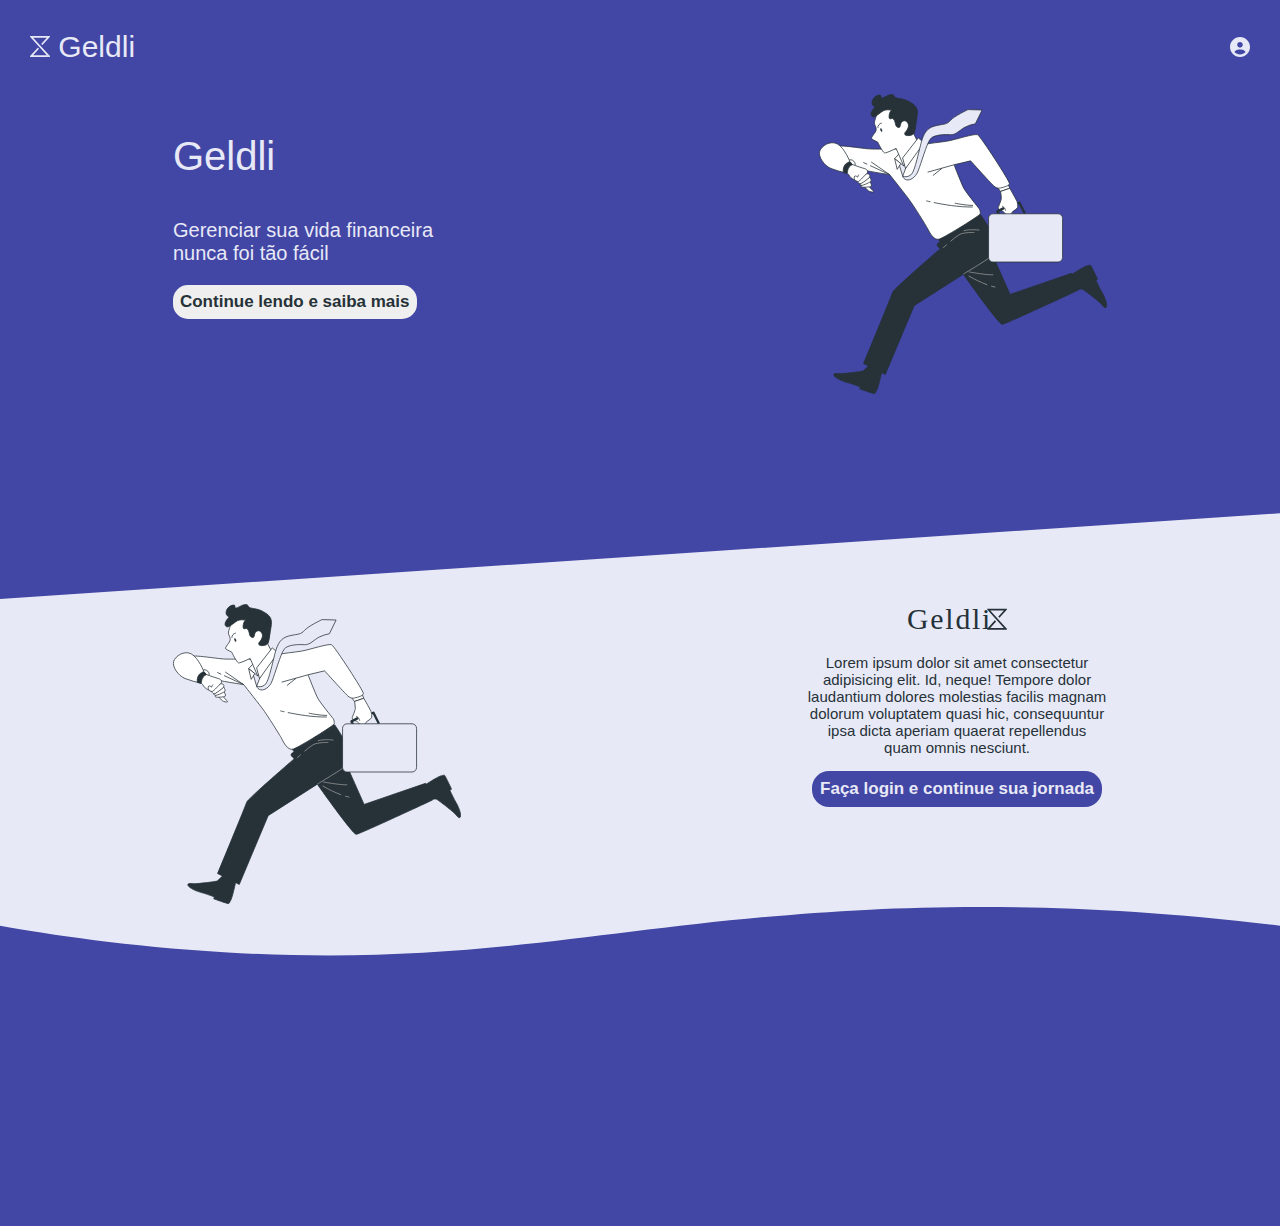
==== index.html @ 8375b26b "pagina principal quase pronto, só falta muita coisa" ====
<!DOCTYPE html>
<html lang="en">
<head>
    <meta charset="UTF-8">
    <meta name="viewport" content="width=device-width, initial-scale=1.0">
    <title>Geldli</title>
    <link rel="stylesheet" href="style.css">
</head>
<body>
    <header>
        <div>
            <img src="images/logos/logo-light.svg" alt="Geldli logo" class="logo">
            <span class="geldli">Geldli</span>
        </div>
    
        <img src="images/home/logo-home-user.svg" alt="Botão de Login do Usuário" class="logo">
    </header>

    <main>
        <div class="mainDiv" id="mainDivRoxo">
            <div class="boxItens">
                <p id="tituloMain" class="geldli">Geldli</p>
                <p>Gerenciar sua vida financeira nunca foi tão fácil</p>
                <button>Continue lendo e saiba mais</button>
            </div>
            <div clas="boxItens">
                <img src="images/home/img-home-right.svg" alt="Homem com maleta" height="300px">
            </div>
        </div>

        <img src="images/home/img-diagonal.svg" alt="">

        <div class="mainDiv" id="mainDivBranco">
            <div class="boxMain">
                <img src="images/home/img-home-right.svg" alt="Homem com maleta" height="300px">
            </div>
            <div class="boxItens">
                <img src="images/logos/logo-horizontal.svg" alt="Logo Geldli" width="100px">
                <p>Lorem ipsum dolor sit amet consectetur adipisicing elit. Id, neque! Tempore dolor laudantium dolores molestias facilis magnam dolorum voluptatem quasi hic, consequuntur ipsa dicta aperiam quaerat repellendus quam omnis nesciunt.</p>
                <button>Faça login e continue sua jornada</button>
            </div>
        </div>


    </main>

    <footer>
        <div>
            <img src="images/home/img-footer-wave.svg" alt="" id="waveFundo">
            <div class="footerContent">
                <img src="images/logos/logo-light.svg" alt="" width="90px">
                <p>gerenciar sua vida financeira nunca foi tão fácil</p>
            </div>
        </div>
    </footer>
       
</body>
</html>
---- style.css ----
:root{
    --roxo: #4246A4;
    --branco: #E8E9F7;
    --preto: #263238;
}

@import url('https://fonts.googleapis.com/css2?family=Noto+Sans:wght@400;500;600;700;800;900&display=swap');

@font-face {
    font-family: Coolvetica;
    src: url(fonts/coolvetica\ rg.otf);
}

body{
    margin: 0;
    padding: 0;
    font-family: 'Noto Sans', sans-serif;
    color: var(--branco);
    background-color: var(--branco);
}

header{
    display: flex;
    justify-content: space-between;
    text-align: center;
    background-color: var(--roxo);
    font-size: 30px;
    padding: 30px;
    
}

main{
    font-size: 20px;
    width: 100%;
    margin: 0;
}

.logo{
    width: 20px;
}

.mainDiv{
    width: 100%;
    
    display: flex;
    justify-content: space-around;
    
}

.geldli{
    font-family: Coolvetica, sans-serif;
}

#mainDivRoxo button{
    border: #E8E9F7 solid 0px;
    border-radius: 15px;
    font-weight: 900;
    font-size: 17px;
    padding: 7px;
    color: var(--preto);
}

#tituloMain{
    font-size: 40px;
}

.boxItens{
    height: 300px;
    width: 300px;
}

#mainDivRoxo{
    background-color: var(--roxo);
}

#mainDivBranco{
    background-color: var(--branco);
    color: var(--preto);
    font-size: 15px;
    text-align: center;
}

#mainDivBranco button{
    border: var(--roxo) solid 0px;
    background-color: var(--roxo);
    border-radius: 17px;
    font-weight: 900;
    font-size: 17px;
    padding: 8px;
    color: var(--branco);
}

#footerContent{
    position: absolute;
    z-index: 1;
}

#waveFundo{
    position: absolute;
    z-index: 0;
}
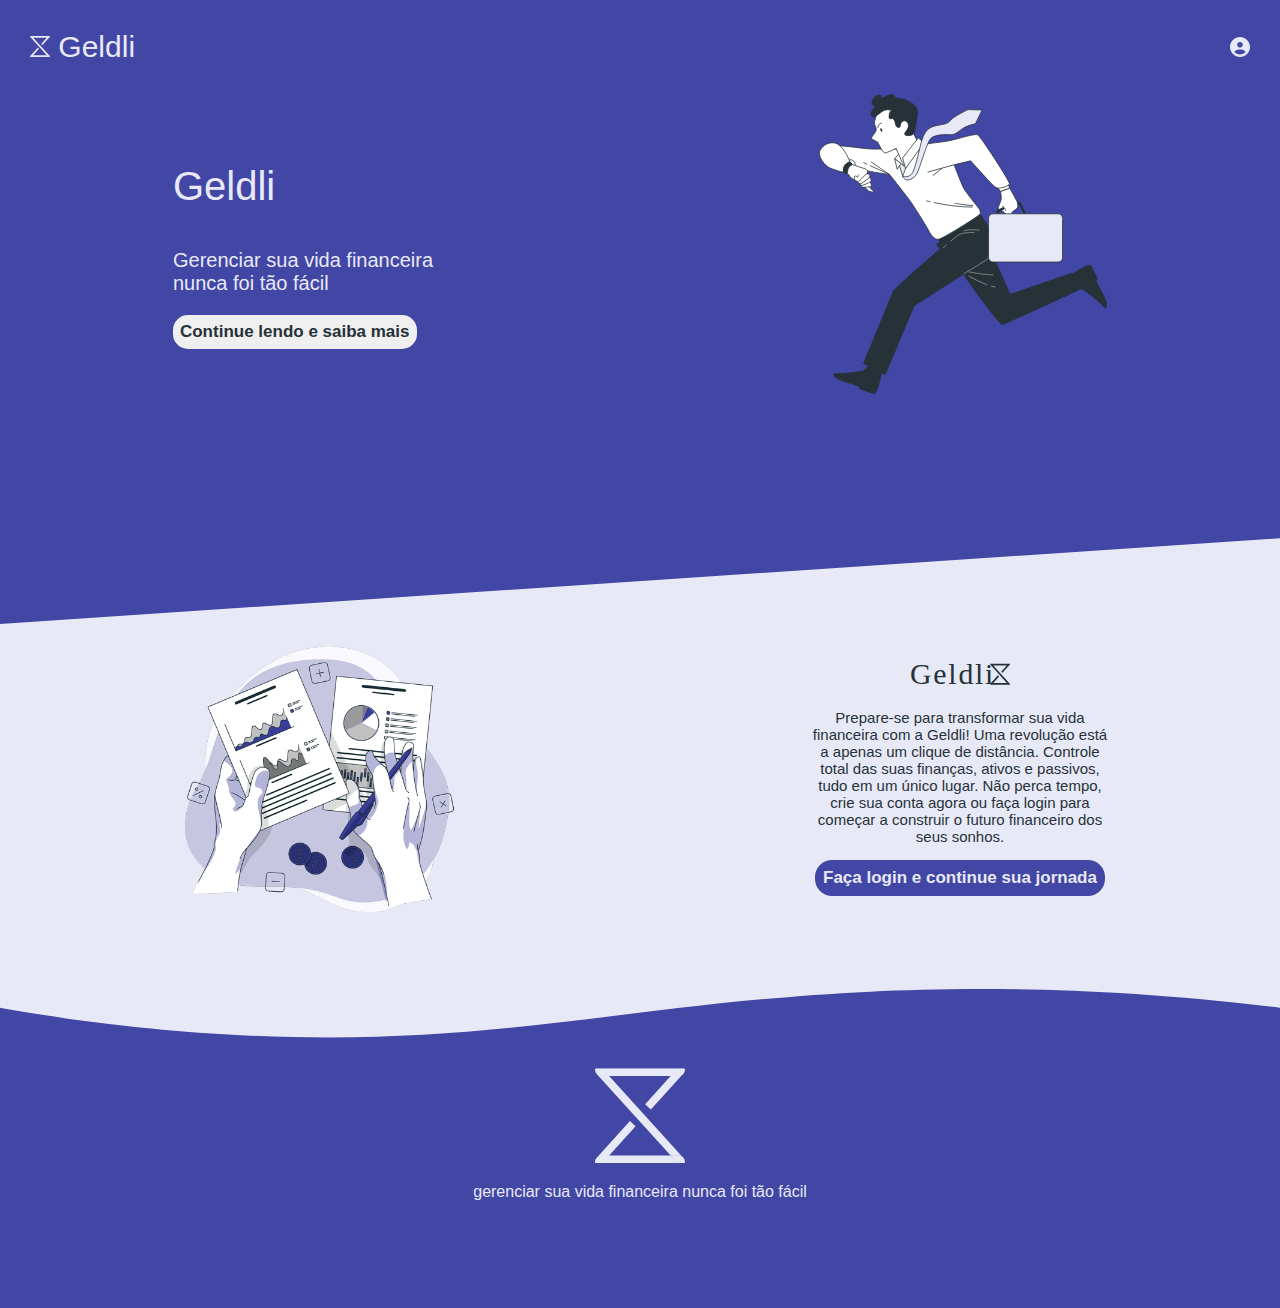
==== commit 37243b5c: "agora falta só adicionar links na primeira página" ====
--- a/index.html
+++ b/index.html
@@ -32,11 +32,11 @@
 
         <div class="mainDiv" id="mainDivBranco">
             <div class="boxMain">
-                <img src="images/home/img-home-right.svg" alt="Homem com maleta" height="300px">
+                <img src="images/home/img-home-left.png" alt="Homem com maleta" height="300px">
             </div>
             <div class="boxItens">
                 <img src="images/logos/logo-horizontal.svg" alt="Logo Geldli" width="100px">
-                <p>Lorem ipsum dolor sit amet consectetur adipisicing elit. Id, neque! Tempore dolor laudantium dolores molestias facilis magnam dolorum voluptatem quasi hic, consequuntur ipsa dicta aperiam quaerat repellendus quam omnis nesciunt.</p>
+                <p>Prepare-se para transformar sua vida financeira com a Geldli! Uma revolução está a apenas um clique de distância. Controle total das suas finanças, ativos e passivos, tudo em um único lugar. Não perca tempo, crie sua conta agora ou faça login para começar a construir o futuro financeiro dos seus sonhos.</p>
                 <button>Faça login e continue sua jornada</button>
             </div>
         </div>
@@ -45,13 +45,16 @@
     </main>
 
     <footer>
-        <div>
-            <img src="images/home/img-footer-wave.svg" alt="" id="waveFundo">
+        <div class="imageFooter">
+            <img src="images/home/img-footer-wave.svg" alt="" width="100%">
             <div class="footerContent">
                 <img src="images/logos/logo-light.svg" alt="" width="90px">
                 <p>gerenciar sua vida financeira nunca foi tão fácil</p>
             </div>
         </div>
+
+                
+        
     </footer>
        
 </body>
--- a/style.css
+++ b/style.css
@@ -52,6 +52,7 @@
 }
 
 #mainDivRoxo button{
+    padding-top: 30px;
     border: #E8E9F7 solid 0px;
     border-radius: 15px;
     font-weight: 900;
@@ -65,6 +66,7 @@
 }
 
 .boxItens{
+    margin-top: 30px;
     height: 300px;
     width: 300px;
 }
@@ -90,12 +92,42 @@
     color: var(--branco);
 }
 
-#footerContent{
+footer{
+    margin-top: 30px;
+    position: relative;
+}
+.imageFooter{
+    width: 100%;
+    justify-content: center;
+    display: flex;
+    text-align: center;
+    align-items: center;
+}
+
+.footerContent{
     position: absolute;
+    top: 50%;
+    left: 50%;
+    transform: translate(-50%, -50%);
+    width: 50%;
+    height: 50%; 
     z-index: 1;
 }
 
-#waveFundo{
-    position: absolute;
-    z-index: 0;
+
+@media screen and (max-width: 767px) {
+    .mainDiv{
+        display: flex;
+        flex-direction: column;
+        justify-content: center;
+        align-items: center;
+    }
+
+    .footerContent p{
+        display: none;
+    }
+
+    .footerContent img{
+        width: 50px;
+    }
 }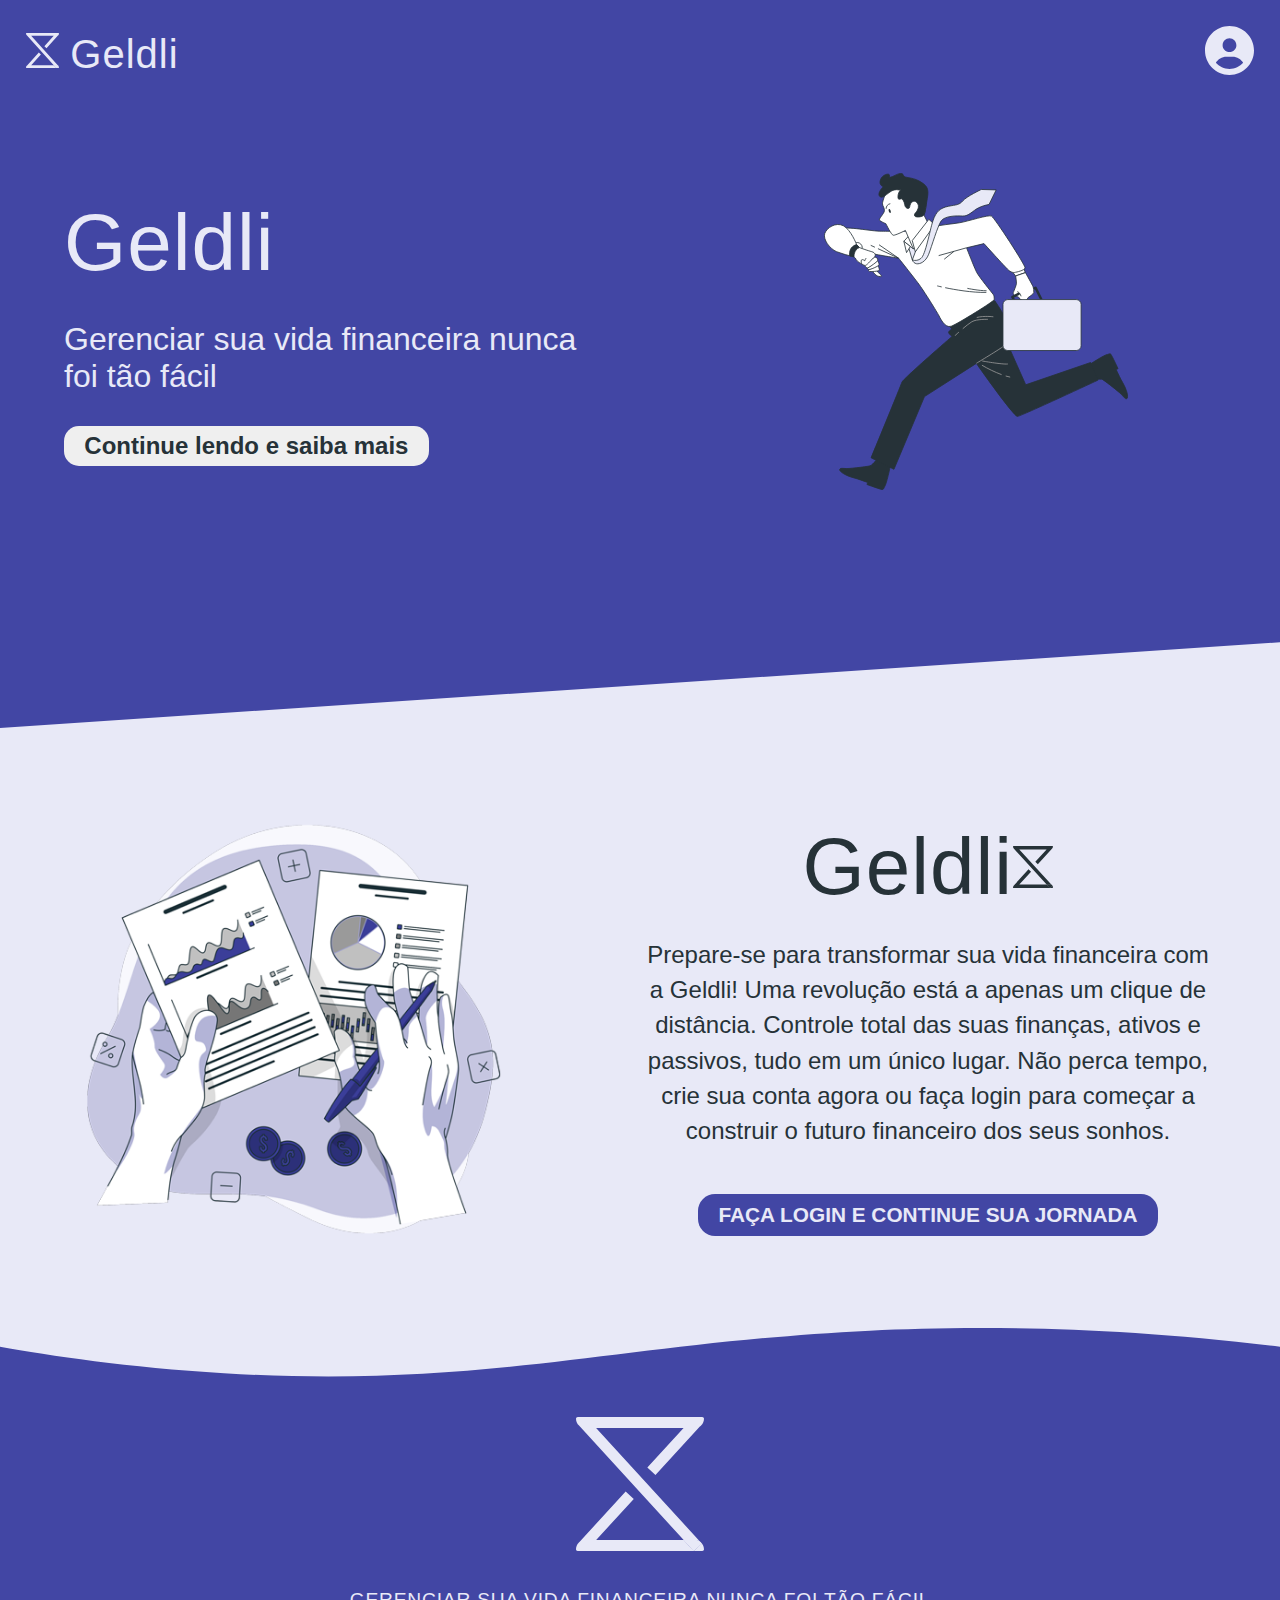
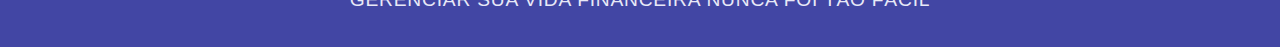
==== commit 31572d78: "termino da home" ====
--- a/index.html
+++ b/index.html
@@ -1,61 +1,55 @@
 <!DOCTYPE html>
-<html lang="en">
+<html lang="pt-br">
 <head>
     <meta charset="UTF-8">
     <meta name="viewport" content="width=device-width, initial-scale=1.0">
     <title>Geldli</title>
-    <link rel="stylesheet" href="style.css">
+    <link rel="stylesheet" href="styles/index.css">
 </head>
 <body>
     <header>
         <div>
-            <img src="images/logos/logo-light.svg" alt="Geldli logo" class="logo">
-            <span class="geldli">Geldli</span>
+            <img src="images/logos/logo-light.svg" alt="Geldli logo" id="logo">
+            <span id="logoHeader" class="geldli">Geldli</span>
         </div>
     
-        <img src="images/home/logo-home-user.svg" alt="Botão de Login do Usuário" class="logo">
+        <a href="pages/login.html"><img src="images/home/logo-home-user.svg" alt="Botão de Login do Usuário" id="iconeConta"></a>
     </header>
 
     <main>
-        <div class="mainDiv" id="mainDivRoxo">
-            <div class="boxItens">
+        <div id="mainDivRoxo">
+            <div id="div-left">
                 <p id="tituloMain" class="geldli">Geldli</p>
-                <p>Gerenciar sua vida financeira nunca foi tão fácil</p>
+                <p id="slogan">Gerenciar sua vida financeira nunca foi tão fácil</p>
                 <button>Continue lendo e saiba mais</button>
             </div>
-            <div clas="boxItens">
-                <img src="images/home/img-home-right.svg" alt="Homem com maleta" height="300px">
+            <div id="div-right">
+                <img src="images/home/img-home-right.svg" alt="Homem com maleta" id="imgMaleta">
             </div>
         </div>
 
-        <img src="images/home/img-diagonal.svg" alt="">
+        <img src="images/home/img-diagonal.svg" alt="" id="waveDiagonal">
 
-        <div class="mainDiv" id="mainDivBranco">
-            <div class="boxMain">
-                <img src="images/home/img-home-left.png" alt="Homem com maleta" height="300px">
+        <div id="mainDivBranco">
+            <div id="div-left-branco">
+                <img src="images/home/img-home-left.png" alt="Homem com maleta">
             </div>
-            <div class="boxItens">
-                <img src="images/logos/logo-horizontal.svg" alt="Logo Geldli" width="100px">
+            <div id="div-right-branco">
+                <div id="logo">
+                    <p id="tituloMain" class="geldli">Geldli</p>
+                    <img src="images/logos/logo-dark.svg" alt="Logo Geldli" id="logoLight">
+                </div>
                 <p>Prepare-se para transformar sua vida financeira com a Geldli! Uma revolução está a apenas um clique de distância. Controle total das suas finanças, ativos e passivos, tudo em um único lugar. Não perca tempo, crie sua conta agora ou faça login para começar a construir o futuro financeiro dos seus sonhos.</p>
-                <button>Faça login e continue sua jornada</button>
+                <a href="pages/login.html" id="btnDivBranco"><button>Faça login e continue sua jornada</button></a>
             </div>
         </div>
-
-
     </main>
 
+    <img src="images/home/img-footer-wave.svg" alt="wave" id="waveFooter">
+
     <footer>
-        <div class="imageFooter">
-            <img src="images/home/img-footer-wave.svg" alt="" width="100%">
-            <div class="footerContent">
-                <img src="images/logos/logo-light.svg" alt="" width="90px">
-                <p>gerenciar sua vida financeira nunca foi tão fácil</p>
-            </div>
-        </div>
-
-                
-        
+        <img src="images/logos/logo-light.svg" alt="">
+        <p>gerenciar sua vida financeira nunca foi tão fácil</p>
     </footer>
-       
 </body>
 </html>--- a/styles/index.css
+++ b/styles/index.css
@@ -0,0 +1,357 @@
+:root{
+    --roxo: #4246A4;
+    --branco: #E8E9F7;
+    --preto: #263238;
+}
+
+@import url('https://fonts.googleapis.com/css2?family=Noto+Sans:wght@400;500;600;700;800;900&display=swap');
+
+@font-face {
+    font-family: Coolvetica;
+    src: url(../fonts/coolvetica\ rg.otf);
+}
+
+body{
+    display: flex;
+    flex-direction: column;
+    margin: 0;
+    padding: 0;
+    font-family: 'Noto Sans', sans-serif;
+    color: var(--branco);
+    background-color: var(--roxo);
+    
+}
+
+header{
+    display: flex;
+    justify-content: space-between;
+    background-color: var(--roxo);
+    font-size: 2.5rem;
+    padding: 2%;
+    align-items: center;
+}
+
+header > a 
+{
+    width: 4%;
+}
+
+#logoHeader
+{
+    letter-spacing: 1px;
+}
+
+#logo{
+    width: 8%;
+}
+
+#iconeConta
+{
+    width: 100%;
+}
+
+.geldli{
+    font-family: Coolvetica, sans-serif;
+}
+
+main{
+    width: 100%;
+    display: flex;
+    flex-direction: column;
+    margin-top: 5%;
+}
+
+#mainDivRoxo{
+    width: 100%;
+    display: flex;
+    flex-direction: row;
+    background-color: var(--roxo);
+}
+
+#div-left
+{
+    width: 50%;
+    display: flex;
+    flex-direction: column;
+    justify-content: center;
+    align-items: start;
+    padding-left: 5%;
+}
+
+#tituloMain{
+    font-size: 5rem;
+    letter-spacing: 1px;
+    margin: 0%;
+    margin-bottom: 0%;
+}
+
+#div-left > p#slogan
+{
+    font-size: 2rem;
+    margin-bottom: 5%;
+    max-width: 550px;
+}
+
+#div-right
+{
+    width: 50%;
+    display: flex;
+    flex-direction: column;
+    justify-content: center;
+    align-items: center;
+}
+
+#imgMaleta
+{
+    width: 50%;
+}
+
+#mainDivRoxo button{
+    padding-top: 0%;
+    border: #E8E9F7 solid 0px;
+    border-radius: 15px;
+    font-weight: 900;
+    font-size: 1.5rem;
+    padding: 1%;
+    width: 60%;
+    color: var(--preto);
+    cursor: pointer;
+}
+
+#waveDiagonal
+{
+    background-color: var(--branco);
+    margin-top: 3%;
+}
+
+#mainDivBranco{
+    background-color: var(--branco);
+    color: var(--preto);
+    font-size: 15px;
+    margin-top: 0%;
+    text-align: center;
+    display: flex;
+    flex-direction: row;
+    justify-content: center;
+    align-items: center;
+    width: 100%;
+    height: 600px;
+}
+
+#div-left-branco
+{
+    padding-left: 5%;
+    width: 50%;
+    display: flex;
+    flex-direction: column;
+    justify-content: center;
+    align-items: start;
+}
+
+#div-left-branco > img
+{
+    width: 80%;
+}
+
+#div-right-branco
+{
+    padding-right: 5%;
+    width: 50%;
+    display: flex;
+    flex-direction: column;
+    justify-content: center;
+    align-items: center;
+}
+
+div#logo
+{
+    flex-direction: row;
+    width: 100%;
+    display: flex;
+    justify-content: center;
+    align-items: center;
+}
+
+#logoLight
+{
+    width: 7%;
+}
+
+
+#div-right-branco > p
+{
+    font-family: 'Noto Sans', sans-serif;
+    font-size: 1.5rem;
+    font-weight: 500;
+    line-height: 2.2rem;
+    max-width: 700px;
+    margin-bottom: 8%;
+}
+
+#btnDivBranco
+{
+    width: 100%;
+    display: flex;
+    justify-content: center;
+    align-items: center;
+    text-decoration: none;
+}
+
+#mainDivBranco button{
+    border: var(--roxo) solid 0px;
+    background-color: var(--roxo);
+    border-radius: 17px;
+    text-transform: uppercase;
+    width: 80%;
+    font-weight: 900;
+    font-size: 1.3rem;
+    padding: 1.5%;
+    cursor: pointer;
+    color: var(--branco);
+}
+
+#waveFooter
+{
+    background-color: var(--branco);
+    width: 100%;
+}
+
+footer{
+    margin-top: -18%;
+    width: 100%;
+    display: flex;
+    flex-direction: column;
+    justify-content: space-between;
+    align-items: center;
+}
+
+footer > img{
+    width: 10%;
+}	
+
+footer > p{
+    font-size: 1.2rem;
+    font-weight: 500;
+    text-transform: uppercase;
+    margin-top: 3%;
+    letter-spacing: 0.8px;
+}
+
+@media screen and (max-width: 850px)  {
+
+    header > a 
+    {
+        width: 6%;
+    }
+
+    #mainDivRoxo{
+        flex-direction: column;
+        justify-content: center;
+        align-items: center;
+    }
+
+    #div-left
+    {
+        width: 100%;
+        display: flex;
+        flex-direction: column;
+        justify-content: center;
+        align-items: center;
+        padding-left: 0%;
+    }
+
+    #div-right
+    {
+        display: none;
+    }
+
+    #mainDivBranco
+    {
+        height: 900px;
+        flex-direction: column;
+        justify-content: center;
+        align-items: center;
+    }
+
+    #div-left-branco
+    {
+        width: 90%;
+        display: flex;
+        flex-direction: column;
+        justify-content: center;
+        align-items: center;
+        padding-left: 0%;
+    }
+
+    #div-left-branco > img
+    {
+        width: 60%;
+    }
+
+    #div-right-branco
+    {
+        width: 90%;
+        display: flex;
+        flex-direction: column;
+        justify-content: center;
+        align-items: center;
+        padding-right: 0%;
+    }
+
+    #div-right-branco > p
+    {
+        margin-bottom: 3%;
+    }
+}
+
+@media screen and (max-width: 700px)  
+{
+    #logoLight
+    {
+        width: 10%;
+    }
+}
+
+@media screen and (max-width: 581px)  
+{
+
+    #logoLight
+    {
+        width: 10%;
+    }
+
+    #div-left
+    {
+        text-align: center;
+    }
+
+    header > a 
+    {
+        width: 10%;
+    }
+
+    #mainDivRoxo button{
+        width: 90%;
+    }
+
+    #mainDivBranco button{
+        width: 90%;
+    }
+
+    footer > p{
+        font-size: 0.8rem;
+        font-weight: 500;
+        text-transform: uppercase;
+        margin-top: 3%;
+        letter-spacing: 0.8px;
+    }
+}
+
+@media screen and (max-width: 470px)  
+{
+
+    #logoLight
+    {
+        width: 12%;
+    }
+}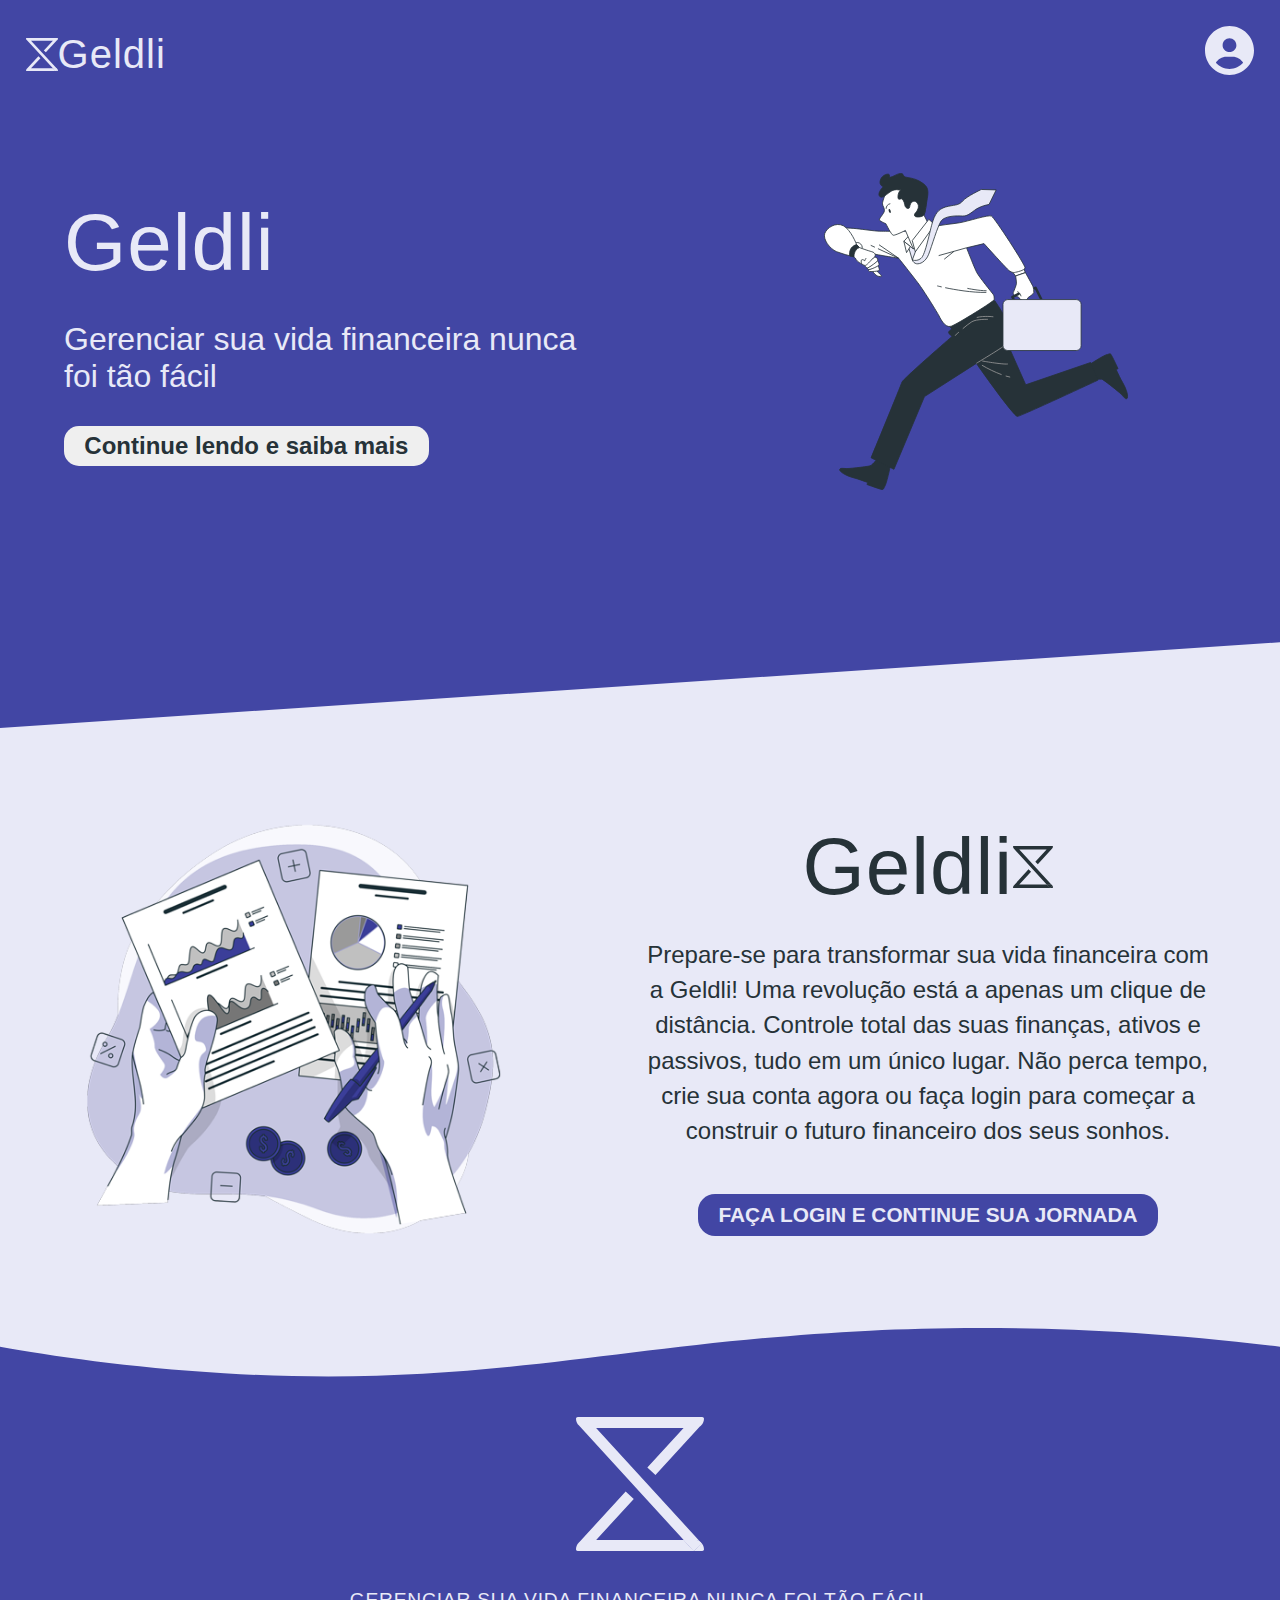
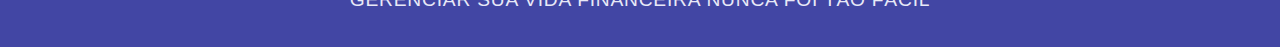
==== commit 6c0862c3: "Upando algumas alterações" ====
--- a/index.html
+++ b/index.html
@@ -5,23 +5,26 @@
     <meta name="viewport" content="width=device-width, initial-scale=1.0">
     <title>Geldli</title>
     <link rel="stylesheet" href="styles/index.css">
+    <link rel="shortcut icon" href="images/logos/logo-light.ico" type="image/x-icon">
 </head>
 <body>
     <header>
-        <div>
-            <img src="images/logos/logo-light.svg" alt="Geldli logo" id="logo">
-            <span id="logoHeader" class="geldli">Geldli</span>
-        </div>
+        <a href="#" id="home">
+            <div>
+                <img src="../images/logos/logo-light.svg" alt="Geldli logo" id="logo">
+                <span id="logoHeader" class="geldli">Geldli</span>
+            </div>
+        </a>
     
-        <a href="pages/login.html"><img src="images/home/logo-home-user.svg" alt="Botão de Login do Usuário" id="iconeConta"></a>
-    </header>
+        <a href="/pages/login.html"><img src="../images/home/logo-home-user.svg" alt="Botão de Login do Usuário" id="iconeConta"></a>
+    </header>    
 
     <main>
         <div id="mainDivRoxo">
             <div id="div-left">
                 <p id="tituloMain" class="geldli">Geldli</p>
                 <p id="slogan">Gerenciar sua vida financeira nunca foi tão fácil</p>
-                <button>Continue lendo e saiba mais</button>
+                <a href="pages/home.html" id="linkHome"><button>Continue lendo e saiba mais</button></a>
             </div>
             <div id="div-right">
                 <img src="images/home/img-home-right.svg" alt="Homem com maleta" id="imgMaleta">
--- a/styles/index.css
+++ b/styles/index.css
@@ -25,12 +25,25 @@
 header{
     display: flex;
     justify-content: space-between;
-    background-color: var(--roxo);
     font-size: 2.5rem;
     padding: 2%;
     align-items: center;
 }
 
+#home
+{
+    font-size: 2.5rem;
+    width: 13%;
+    text-decoration: none;
+    color: var(--branco);
+    font-family: 'Noto Sans', sans-serif;
+}
+
+#home > div{
+    display: flex;
+    align-items: center;
+}
+
 header > a 
 {
     width: 4%;
@@ -42,7 +55,7 @@
 }
 
 #logo{
-    width: 8%;
+    width: 20%;
 }
 
 #iconeConta
@@ -104,6 +117,11 @@
 #imgMaleta
 {
     width: 50%;
+}
+
+a#linkHome{
+    text-decoration: none;
+    width: 100%;
 }
 
 #mainDivRoxo button{
@@ -237,7 +255,50 @@
     letter-spacing: 0.8px;
 }
 
+@media screen and (max-width: 1024px) {
+    #logo
+    {
+        width: 25%;
+    }
+}
+@media screen and (max-width: 875px) {
+
+    #logo
+    {
+        width: 40%;
+    }
+}
+
+
+@media screen and (max-width: 600px) {
+    #logo
+    {
+        width: 55%;
+    }
+}
+
+@media screen and (max-width: 437px) {
+
+    #logo
+    {
+        width: 65%;
+    }
+}
+
 @media screen and (max-width: 850px)  {
+
+    #div-left
+    {
+        text-align: center;
+    }
+
+    #mainDivRoxo button{
+        width: 90%;
+    }
+
+    #mainDivBranco button{
+        width: 90%;
+    }
 
     header > a 
     {
